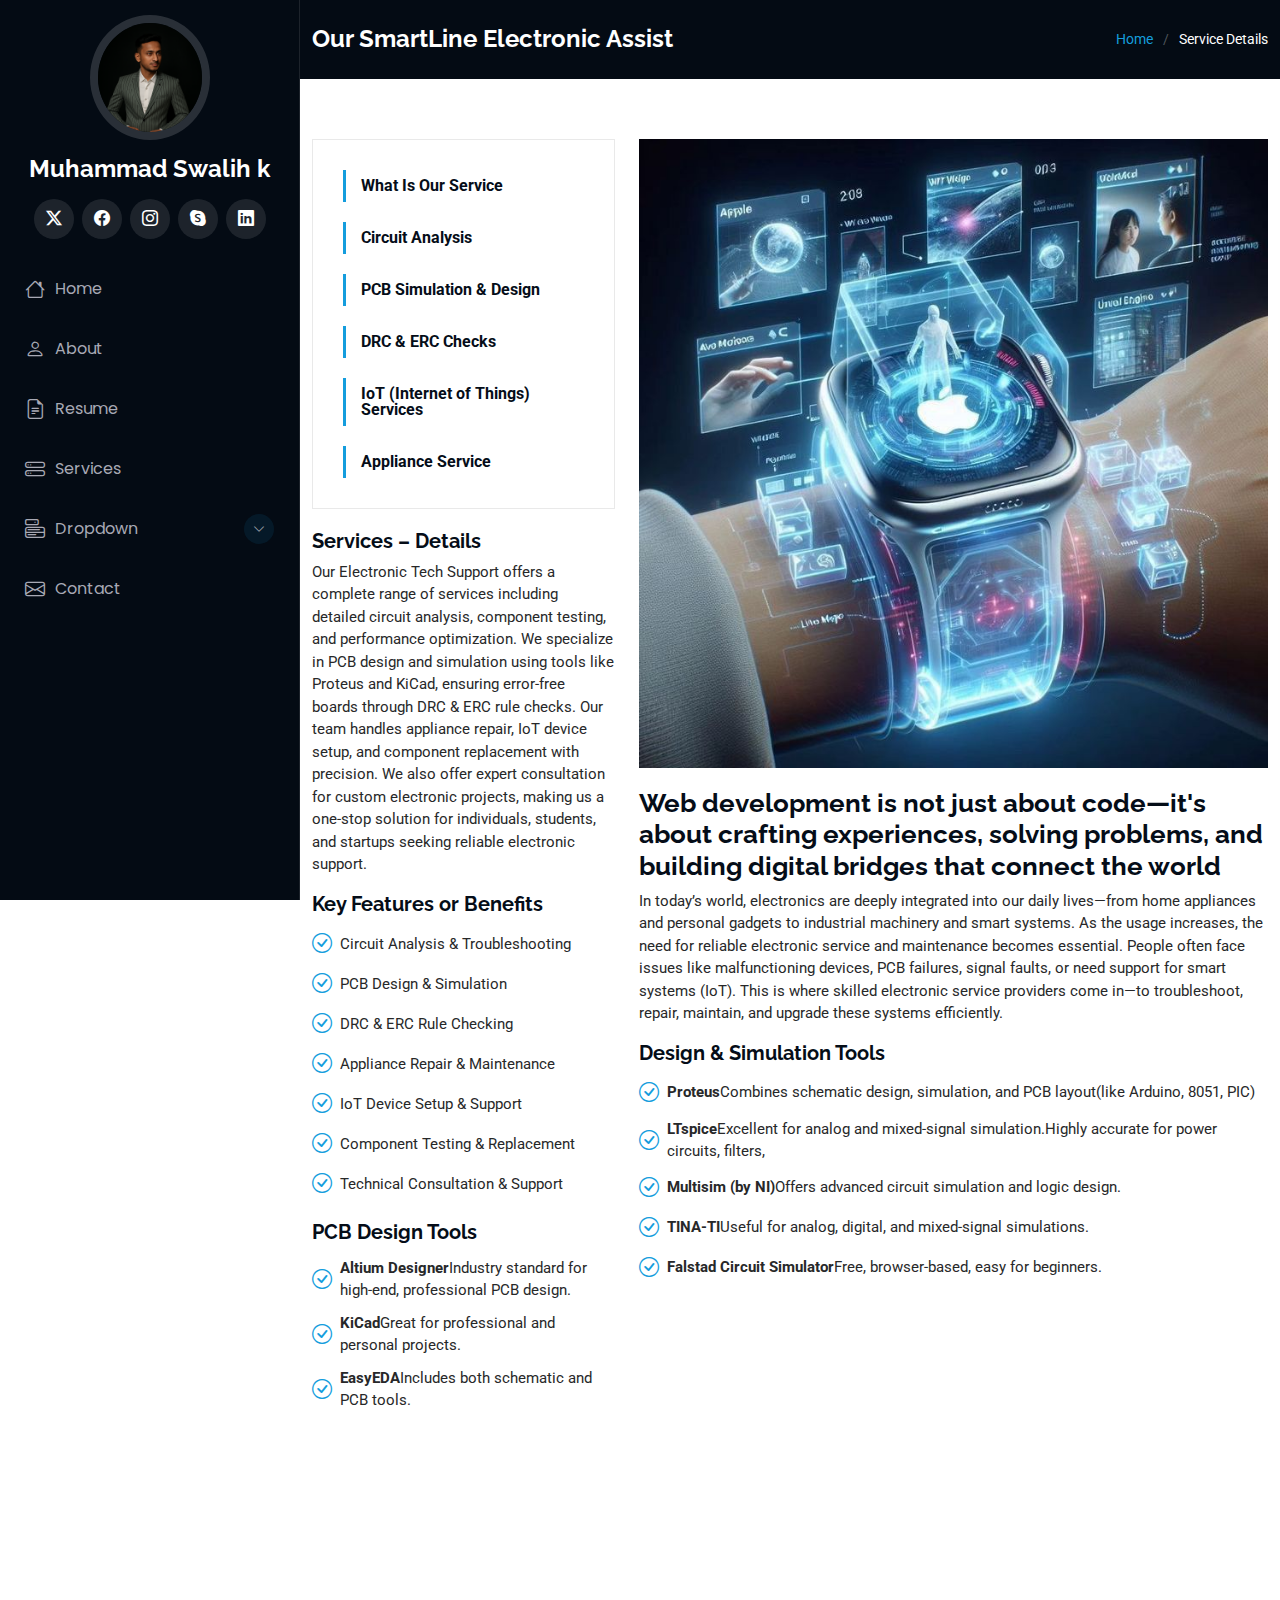
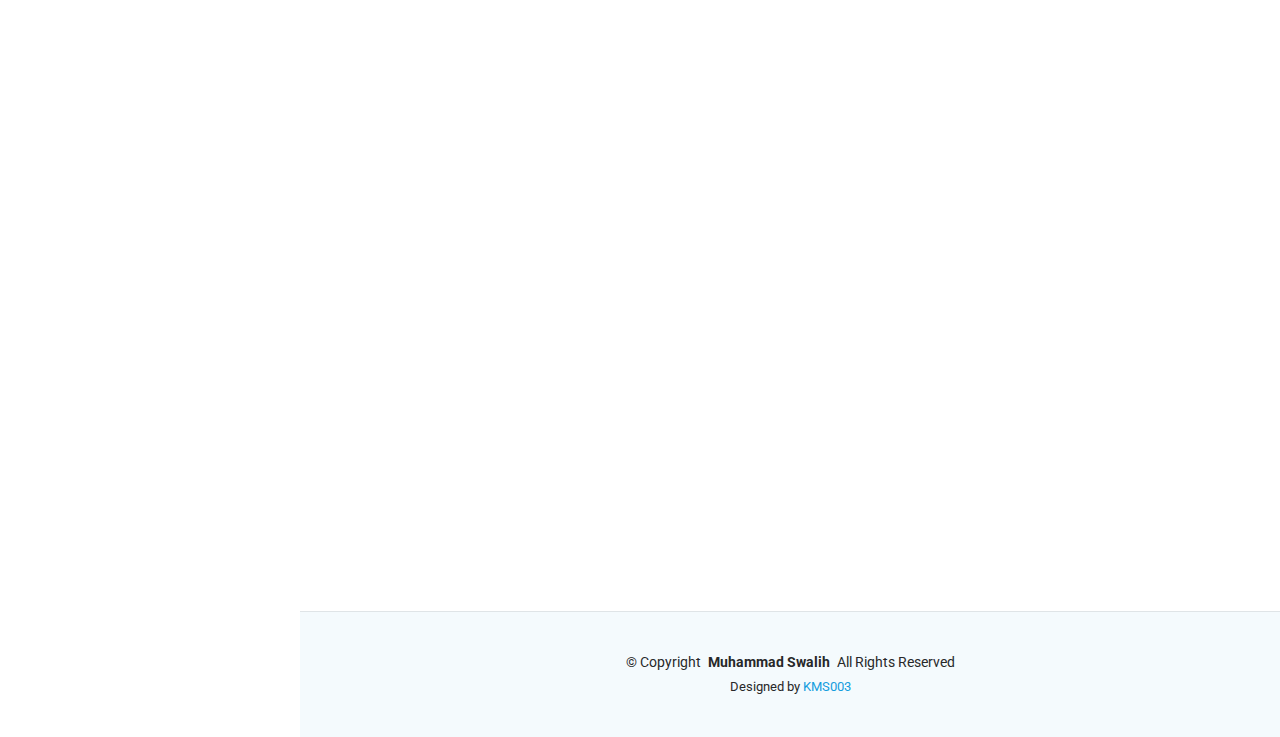
==== service-details - electronics.html @ 12022e6d "Add files via upload" ====
<!DOCTYPE html>
<html lang="en">

<head>
  <meta charset="utf-8">
  <meta content="width=device-width, initial-scale=1.0" name="viewport">
  <title>Service Details - iPortfolio Bootstrap Template</title>
  <meta content="" name="description">
  <meta content="" name="keywords">

  <!-- Favicons -->
  <link href="assets/img/my-profile-img.png" rel="icon">
  <link href="assets/img/my-profile-img.png" rel="apple-touch-icon">

  <!-- Fonts -->
  <link href="https://fonts.googleapis.com" rel="preconnect">
  <link href="https://fonts.gstatic.com" rel="preconnect" crossorigin>
  <link href="https://fonts.googleapis.com/css2?family=Roboto:ital,wght@0,100;0,300;0,400;0,500;0,700;0,900;1,100;1,300;1,400;1,500;1,700;1,900&family=Poppins:ital,wght@0,100;0,200;0,300;0,400;0,500;0,600;0,700;0,800;0,900;1,100;1,200;1,300;1,400;1,500;1,600;1,700;1,800;1,900&family=Raleway:ital,wght@0,100;0,200;0,300;0,400;0,500;0,600;0,700;0,800;0,900;1,100;1,200;1,300;1,400;1,500;1,600;1,700;1,800;1,900&display=swap" rel="stylesheet">

  <!-- Vendor CSS Files -->
  <link href="assets/vendor/bootstrap/css/bootstrap.min.css" rel="stylesheet">
  <link href="assets/vendor/bootstrap-icons/bootstrap-icons.css" rel="stylesheet">
  <link href="assets/vendor/aos/aos.css" rel="stylesheet">
  <link href="assets/vendor/glightbox/css/glightbox.min.css" rel="stylesheet">
  <link href="assets/vendor/swiper/swiper-bundle.min.css" rel="stylesheet">

  <!-- Main CSS File -->
  <link href="assets/css/main.css" rel="stylesheet">

  <!-- =======================================================
  * Template Name: iPortfolio
  * Template URL: https://bootstrapmade.com/iportfolio-bootstrap-portfolio-websites-template/
  * Updated: Jun 29 2024 with Bootstrap v5.3.3
  * Author: BootstrapMade.com
  * License: https://bootstrapmade.com/license/
  ======================================================== -->
</head>

<body class="service-details-page">

  <header id="header" class="header dark-background d-flex flex-column">
    <i class="header-toggle d-xl-none bi bi-list"></i>

    <div class="profile-img">
      <img src="assets/img/my-profile-img.png" alt="" class="img-fluid rounded-circle">
    </div>

    <a href="index.html" class="logo d-flex align-items-center justify-content-center">
      <!-- Uncomment the line below if you also wish to use an image logo -->
      <!-- <img src="assets/img/logo.png" alt=""> -->
      <h1 class="sitename">Muhammad Swalih k</h1>
    </a>

    <div class="social-links text-center">
      <a href="https://x.com/Kms_0037" class="twitter"><i class="bi bi-twitter-x"></i></a>
      <a href="https://www.facebook.com/profile.php?id=61575048966105" class="facebook"><i class="bi bi-facebook"></i></a>
      <a href="https://www.instagram.com/kms0037/?hl=en" class="instagram"><i class="bi bi-instagram"></i></a>
      <a href="https://support.google.com/answer/2451065?hl=en" class="google-plus"><i class="bi bi-skype"></i></a>
      <a href="https://www.linkedin.com/in/muhammad-swalih-k-a22080263?utm_source=share&utm_campaign=share_via&utm_content=profile&utm_medium=android_app" class="linkedin"><i class="bi bi-linkedin"></i></a>
    </div>

    <nav id="navmenu" class="navmenu">
      <ul>
        <li><a href="./index.html"><i class="bi bi-house navicon"></i>Home</a></li>
        <li><a href="./index.html#about"><i class="bi bi-person navicon"></i> About</a></li>
        <li><a href="./index.html#resume"><i class="bi bi-file-earmark-text navicon"></i> Resume</a></li>
        <li><a href="./index.html#services"><i class="bi bi-hdd-stack navicon"></i> Services</a></li>
        <li class="dropdown"><a href="#"><i class="bi bi-menu-button navicon"></i> <span>Dropdown</span> <i class="bi bi-chevron-down toggle-dropdown"></i></a>
          <ul>
            <li><a href="#service-details-PCB-Design-Simulation">PCB Designer</a></li>
            <li class="dropdown"><a href="#"><span>Developer</span> <i class="bi bi-chevron-down toggle-dropdown"></i></a>
              <ul>
                <li><a href="service-details.html#service-details">Development</a></li>
                <li><a href="service-details.html#service-details-ui-ux-Developmen"> UI/UX Design</a></li>
                <li><a href="service-details.html#service-details-API-Developmen">API Integration</a></li>
                <li><a href="service-details.html#service-details-dtabase-Developmen">Database Management</a></li>
              </ul>
            </li>
            <li><a href="service-details - electronics.html#service-details-PCB-Design-Simulation">Freelancer</a></li>
            <li><a href="service-details - electronics.html#service-details-IOT">Electronic-Developer</a></li>
           
          </ul>
        </li>
        <li><a href="./index.html#services"><i class="bi bi-envelope navicon"></i> Contact</a></li>
      </ul>
    </nav>

  </header>

  <main class="main">

    <!-- Page Title -->
    <div class="page-title dark-background">
      <div class="container d-lg-flex justify-content-between align-items-center">
        <h1 class="mb-2 mb-lg-0">Our SmartLine Electronic Assist</h1>
        <nav class="breadcrumbs">
          <ol>
            <li><a href="index.html">Home</a></li>
            <li class="current">Service Details</li>
          </ol>
        </nav>
      </div>
    </div><!-- End Page Title -->

    <!-- Service Details Section -->
    <section id="service-details" class="service-details section">

      <div class="container">

        <div class="row gy-4">

          <div class="col-lg-4" data-aos="fade-up" data-aos-delay="100">
            <div class="services-list">
              <a href="#service-details-Web-Developmen" class="active">What Is Our Service</a>
              <a href="#service-details-PCB-Design-Simulation"class="active"> Circuit Analysis</a>
              <a href="#service-details-PCB-Design-Simulation"class="active">PCB Simulation & Design</a>
              <a href="#service-details-DRC-ERC-Rule-Checking"class="active">DRC & ERC Checks</a>
              <a href="#service-details-IOT"class="active">IoT (Internet of Things) Services</a>
              <a href="#service-details-dtabase-Developmen"class="active">Appliance Service</a>
            </div>

            <h4>Services – Details</h4>
            <p>Our Electronic Tech Support offers a complete range of services including detailed circuit analysis, component testing, and performance optimization. We specialize in PCB design and simulation using tools like Proteus and KiCad, ensuring error-free boards through DRC & ERC rule checks. Our team handles appliance repair, IoT device setup, and component replacement with precision. We also offer expert consultation for custom electronic projects, making us a one-stop solution for individuals, students, and startups seeking reliable electronic support.</p>
            <h4> Key Features or Benefits</h4>
            <ul>
              <li><i class="bi bi-check-circle"></i> <span>Circuit Analysis & Troubleshooting</span></li>
              <li><i class="bi bi-check-circle"></i> <span>PCB Design & Simulation</span></li>
              <li><i class="bi bi-check-circle"></i> <span>DRC & ERC Rule Checking</span></li>
              <li><i class="bi bi-check-circle"></i> <span>Appliance Repair & Maintenance</span></li>
              <li><i class="bi bi-check-circle"></i> <span>IoT Device Setup & Support</span></li>
              <li><i class="bi bi-check-circle"></i> <span>Component Testing & Replacement</span></li>
              <li><i class="bi bi-check-circle"></i> <span>Technical Consultation & Support</span></li>
            </ul>
            <h4> PCB Design Tools</h4>
            <ul>
              <li><i class="bi bi-check-circle"></i> <span><strong>Altium Designer</strong>Industry standard for high-end, professional PCB design.</span></li>
              <li><i class="bi bi-check-circle"></i> <span><strong>KiCad</strong>Great for professional and personal projects.</span></li>
              <li><i class="bi bi-check-circle"></i> <span><strong>EasyEDA</strong>Includes both schematic and PCB tools.</span></li>
           
            </ul>
            
            
          </div>

          <div class="col-lg-8" data-aos="fade-up" data-aos-delay="200">
            <img src="assets/img/electronic.jfif" alt="" class="img-fluid services-img">
            <h3>Web development is not just about code—it's about crafting experiences, solving problems, and building digital bridges that connect the world</h3>
            <p>
              In today’s world, electronics are deeply integrated into our daily lives—from home appliances and personal gadgets to industrial machinery and smart systems. As the usage increases, the need for reliable electronic service and maintenance becomes essential. People often face issues like malfunctioning devices, PCB failures, signal faults, or need support for smart systems (IoT). This is where skilled electronic service providers come in—to troubleshoot, repair, maintain, and upgrade these systems efficiently.
            </p>
            <h4>Design & Simulation Tools</h4>
            <ul>
              <li><i class="bi bi-check-circle"></i> <span><strong>Proteus</strong>Combines schematic design, simulation, and PCB layout(like Arduino, 8051, PIC)</span></li>
              <li><i class="bi bi-check-circle"></i> <span><strong>LTspice</strong>Excellent for analog and mixed-signal simulation.Highly accurate for power circuits, filters,</span></li>
              <li><i class="bi bi-check-circle"></i> <span><strong>Multisim (by NI)</strong>Offers advanced circuit simulation and logic design.</span></li>
              <li><i class="bi bi-check-circle"></i> <span><strong>TINA-TI</strong>Useful for analog, digital, and mixed-signal simulations.</span></li>
              <li><i class="bi bi-check-circle"></i> <span><strong>Falstad Circuit Simulator</strong>Free, browser-based, easy for beginners.</span></li>
              
            </ul>
            <p></p>
          </div>

        </div>

      </div>

    </section> <!-- /Service Details Section -->


<!-- /PCB Design & Simulation Details Section -->
    <section id="service-details-PCB-Design-Simulation" class="service-details section">

      <div class="container">

        <div class="row gy-4">

          <div class="col-lg-4" data-aos="fade-up" data-aos-delay="100">
            
            
            <h4>PCB Design & Simulation</h4>
            <p> Responsive and modern websites using HTML, CSS, JavaScript, Bootstrap.</p>

            <h4>PCB Simulation </h4>
            <p><strong>PCB simulation</strong> is the process of virtually testing a printed circuit board (PCB) design before it's physically manufactured. It helps engineers check for electrical performance, signal behavior, heat dissipation, and design errors like short circuits or unconnected nets. For example, in a power supply board, simulation ensures voltage regulation and thermal limits are safe. Tools like Proteus or Altium simulate how components interact, saving cost and time by identifying issues early in the design phase.</p>
            <h4>PCB Design </h4>
            <p><strong>PCB design</strong> is the process of creating the layout of a printed circuit board, which connects and supports electronic components using conductive tracks, pads, and layers. It starts with a circuit schematic and ends with a ready-to-manufacture board layout. For example, in designing a smartphone motherboard, engineers use software like Altium or KiCad to place components, route signals, and apply design rules to ensure performance and reliability. A well-designed PCB ensures proper functionality, heat management, and durability.</p>
          </div>

          <div class="col-lg-8" data-aos="fade-up" data-aos-delay="200">
            <img src="assets/img/pcb-desighn.jfif" alt="" class="img-fluid services-img">
            <h3>Design Smart. Simulate Safe. Build Reliable – The Future of PCB Starts Here!</h3>
            <p>PCB design and simulation are essential for creating reliable electronic circuits. Design involves laying out components and connections using tools like Altium or KiCad. Simulation then tests the circuit virtually for issues like voltage drops, heat, or short circuits using tools like Proteus. This process helps catch errors early, saving time and ensuring the board performs well in real-world use.</p>
          
          </div>

        </div>

      </div>

    </section><!-- /PCB Design & Simulation Details Section -->

    <!-- /DRC & ERC Rule Checking-Service Details Section -->
    <section id="service-details-DRC-ERC-Rule-Checking" class="service-details section">

      <div class="container">

        <div class="row gy-4">

          <div class="col-lg-4" data-aos="fade-up" data-aos-delay="100">
            
            
            <h4>DRC & ERC  Design Rule Check</h4>
            <p> Both <b>DRC</b> and <b>ERC</b> are critical for delivering error-free, reliable, and manufacturable PCB designs. While DRC checks physical layout rules, ERC ensures electrical logic correctness. Together, they help designers detect and fix issues early, saving time, cost, and reducing failure rates.</p>
            <ul>
              <li><i class="bi bi-check-circle"></i> <span><b>Clearance Rules</b>: Minimum spacing between tracks, pads, and vias</span></li>
              <li><i class="bi bi-check-circle"></i> <span><b>Track Width Rules</b>: Ensures traces are wide enough to carry expected current.</span></li>
              <li><i class="bi bi-check-circle"></i> <span><b>Via Size Rules</b>: Checks if the size and drill holes of vias are within the manufacturing limits.</span></li>
              <li><i class="bi bi-check-circle"></i> <span><b>Copper to Edge Clearance</b>: Ensures copper traces are not too close to the board edge.</span></li>
              <li><i class="bi bi-check-circle"></i> <span><b>Component Placement</b>: Verifies if components are placed within allowed areas.</span></li>
            </ul>
            <p><strong style="color: blue;">ERC – Electrical Rule Check</strong></p>
            <ul>
              <li><i class="bi bi-check-circle"></i> <span><strong>Unconnected Pins/Nets</strong>: Ensures all connections are properly completed.</span></li>
              <li><i class="bi bi-check-circle"></i> <span><strong>Power Supply Issues</strong>: Detects missing or wrong power/ground connections.</span></li>
              <li><i class="bi bi-check-circle"></i> <span><strong>Pin Conflicts</strong>: Identifies errors like connecting two outputs together.</span></li>
              <li><i class="bi bi-check-circle"></i> <span><strong>Missing Power Pins</strong>: Warns if ICs or components are not powered.</span></li>
              <li><i class="bi bi-check-circle"></i> <span><strong>Signal Direction Errors</strong>: Confirms input/output pin logic is respected.</span></li>
            </ul>

          </div>

          <div class="col-lg-8" data-aos="fade-up" data-aos-delay="200">
            <img src="assets/img/drc&erc.jfif" alt="" class="img-fluid services-img">
            <h3>Design with Confidence: DRC & ERC – Your First Line of Defense for Error-Free PCBs!</h3>
           
           <p>DRC (Design Rule Check) and ERC (Electrical Rule Check) are essential tools used in PCB design software to ensure a circuit board is both manufacturable and electrically correct before fabrication. Here's a detailed explanation of each, along with their key roles:</p>
          </div>

        </div>

      </div>

    </section><!-- /DRC & ERC Rule Checking-Service Details Section -->

    <!-- IoT (Internet of Things) Services-Service Details Section -->
    <section id="service-details-IOT" class="service-details section">

      <div class="container">

        <div class="row gy-4">

          <div class="col-lg-4" data-aos="fade-up" data-aos-delay="100">
            
            
            <h4>Empower devices with Wi-Fi, LoRa, GSM, or Bluetooth for real-time data exchange and control.</h4>
            <p> IoT (Internet of Things) in electronics refers to a network of interconnected physical devices that collect, exchange, and act on data using embedded electronics, sensors, actuators, and internet connectivity. These smart devices operate autonomously or with minimal human interaction, enabling real-time monitoring, control, and automation across industries.</p>
            <ul>
              <li><i class="bi bi-check-circle"></i> <span><b>Sensors</b>  Sensors gather data(temperature, motion) </span></li>
              <li><i class="bi bi-check-circle"></i> <span><b>Actuators</b>  Actuators perform actions(On a motor, adjusting a valve) </span></li>
              <li><i class="bi bi-check-circle"></i> <span><b>Microcontrollers/Microprocessors</b>Arduino, ESP32, Raspberry Pi, and STM32 </span></li>
              <li><i class="bi bi-check-circle"></i> <span><b>Communication Modules</b>Wi-Fi (ESP8266/ESP32), Bluetooth (HC-05/HC-06), LoRa, Zigbee, GSM/GPRS, NFC, Ethernet.</span></li>
              <li><i class="bi bi-check-circle"></i> <span><b>Cloud and Data Storage</b>cloud platforms (like AWS IoT, Azure, Google Cloud, Blynk, ThingsBoard).</span></li>
              <li><i class="bi bi-check-circle"></i> <span><b>Security & Privacy</b>   encryption (TLS/SSL), authentication, and secure boot. </span></li>
              <li><i class="bi bi-check-circle"></i> <span><b>Integration with Mobile/Web Apps</b>IoT systems often include dashboards or mobile apps for real-time control, visualization, and alerts </span></li>
            </ul>
           

          </div>

          <div class="col-lg-8" data-aos="fade-up" data-aos-delay="200">
            <img src="assets/img/IOT.jfif" alt="" class="img-fluid services-img">
            <h3>Unlock the power of interconnected devices with IoT—bringing intelligence to everyday electronics.</h3>
           
            <p>The Internet of Things (IoT) ecosystem combines hardware and software to create smart, connected systems that gather, process, and respond to real-world data. At the heart of IoT are sensors and actuators—sensors collect environmental data like temperature, light, or motion, while actuators respond by triggering actions such as moving motors or switching relays. These devices communicate with microcontrollers or microprocessors such as Arduino, ESP32, Raspberry Pi, or STM32, which serve as the processing unit for input-output logic. To connect with other devices or the cloud, communication modules like Wi-Fi, Bluetooth, LoRa, Zigbee, or GSM are used. Since many IoT devices are portable, power management is crucial—voltage regulation, low-power modes, and energy harvesting ensure efficiency. Cloud platforms such as AWS IoT or Blynk store and analyze data, offering remote access and insights. Security and privacy measures like encryption and authentication protect both data and devices. Increasingly, edge computing is used to process data locally, improving speed and reducing reliance on cloud systems. Finally, seamless integration with mobile and web applications allows users to monitor and control devices in real-time, making IoT both accessible and impactful.</p>
          </div>

        </div>

      </div>

    </section><!-- /IoT (Internet of Things) Services-Service Details Section -->

      <!-- home-appliances-Service Details Section -->
      <section id="service-details-dtabase-Developmen" class="service-details section">

        <div class="container">
  
          <div class="row gy-4">
  
            <div class="col-lg-4" data-aos="fade-up" data-aos-delay="100">
              
              
              <h4>Data without structure is noise; database management turns it into insight.</h4>
              <p>Regular appliance maintenance boosts lifespan, efficiency, and performance—saving you money and hassle.
                It prevents unexpected breakdowns by catching issues early and ensuring smooth operation.
                Safety is enhanced by reducing risks of electrical faults, fires, or water damage.
                Enjoy peace of mind knowing your appliances are reliable, energy-efficient, and working at their best.
              </p>
              <ul>
                <li><i class="bi bi-check-circle"></i> <span><strong>Increases Lifespan</strong>:Regular maintenance ensures they run smoothly and last longer</span></li>
                <li><i class="bi bi-check-circle"></i> <span><strong>Improves Efficiency</strong>:sing less electricity and saving you money on energy bills.</span></li>
                <li><i class="bi bi-check-circle"></i> <span><strong>Prevents Costly Repairs</strong>: identify small issues before they become big, </span></li>
                <li><i class="bi bi-check-circle"></i> <span><strong>Enhances Safety</strong>: Faulty appliances can cause electrical hazards, </span></li>
                <li><i class="bi bi-check-circle"></i> <span><strong>Better Performance</strong>:Regular cleaning and part checks help appliances work as intended</span></li>
              </ul>
             
  
            </div>
  
            <div class="col-lg-8" data-aos="fade-up" data-aos-delay="200">
              <img src="assets/img/applyances.jfif" alt="" class="img-fluid services-img">
              <h3>Power Up Your Home with Reliable Appliance Care – Efficiency, Safety & Savings in Every Service!</h3>
             
              <p>  Maintenance of <strong>home appliances </strong>is essential to ensure their optimal performance, energy efficiency, and extended lifespan. Appliances like refrigerators, washing machines, air conditioners, and inverters play a vital role in everyday life, and even minor faults can disrupt daily routines. Timely servicing helps detect issues early, prevents costly repairs, and improves safety by reducing the risk of electrical faults or overheating. Well-maintained appliances also consume less power, saving on electricity bills. Professional appliance service not only restores functionality but also enhances reliability and convenience in your home.</p>
              
            </div>
  
          </div>
  
        </div>
  
      </section><!-- /home-appliances-Service Details Section -->
    <!-- /Service Details Section -->

  </main>

  <footer id="footer" class="footer position-relative light-background">

    <div class="container">
      <div class="copyright text-center ">
        <p>© <span>Copyright</span> <strong class="px-1 sitename">Muhammad Swalih</strong> <span>All Rights Reserved</span></p>
      </div>
      <div class="credits">
        <!-- All the links in the footer should remain intact. -->
        <!-- You can delete the links only if you've purchased the pro version. -->
        <!-- Licensing information: https://bootstrapmade.com/license/ -->
        <!-- Purchase the pro version with working PHP/AJAX contact form: [buy-url] -->
        Designed by <a href="">KMS003</a>
      </div>
    </div>

  </footer>

  <!-- Scroll Top -->
  <a href="#" id="scroll-top" class="scroll-top d-flex align-items-center justify-content-center"><i class="bi bi-arrow-up-short"></i></a>

  <!-- Preloader -->
  <div id="preloader"></div>

  <!-- Vendor JS Files -->
  <script src="assets/vendor/bootstrap/js/bootstrap.bundle.min.js"></script>
  <script src="assets/vendor/php-email-form/validate.js"></script>
  <script src="assets/vendor/aos/aos.js"></script>
  <script src="assets/vendor/typed.js/typed.umd.js"></script>
  <script src="assets/vendor/purecounter/purecounter_vanilla.js"></script>
  <script src="assets/vendor/waypoints/noframework.waypoints.js"></script>
  <script src="assets/vendor/glightbox/js/glightbox.min.js"></script>
  <script src="assets/vendor/imagesloaded/imagesloaded.pkgd.min.js"></script>
  <script src="assets/vendor/isotope-layout/isotope.pkgd.min.js"></script>
  <script src="assets/vendor/swiper/swiper-bundle.min.js"></script>

  <!-- Main JS File -->
  <script src="assets/js/main.js"></script>

</body>

</html>
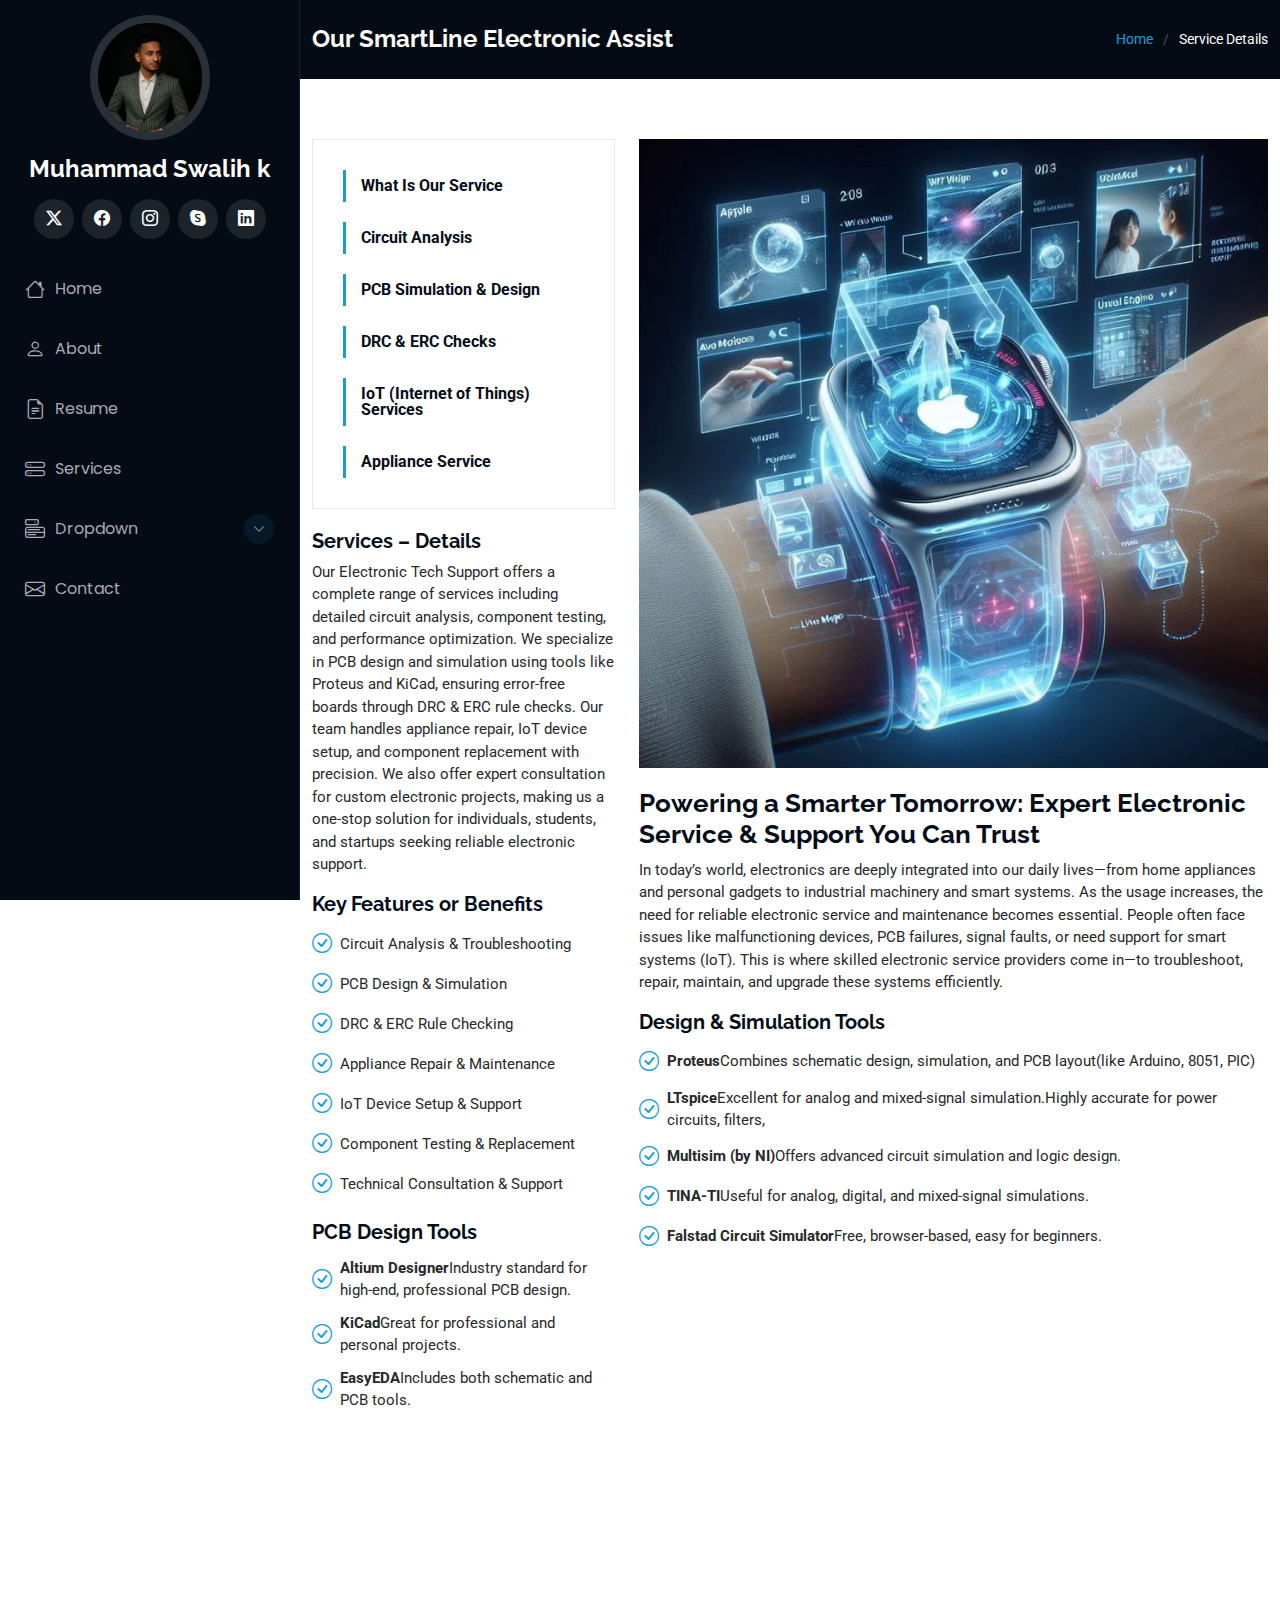
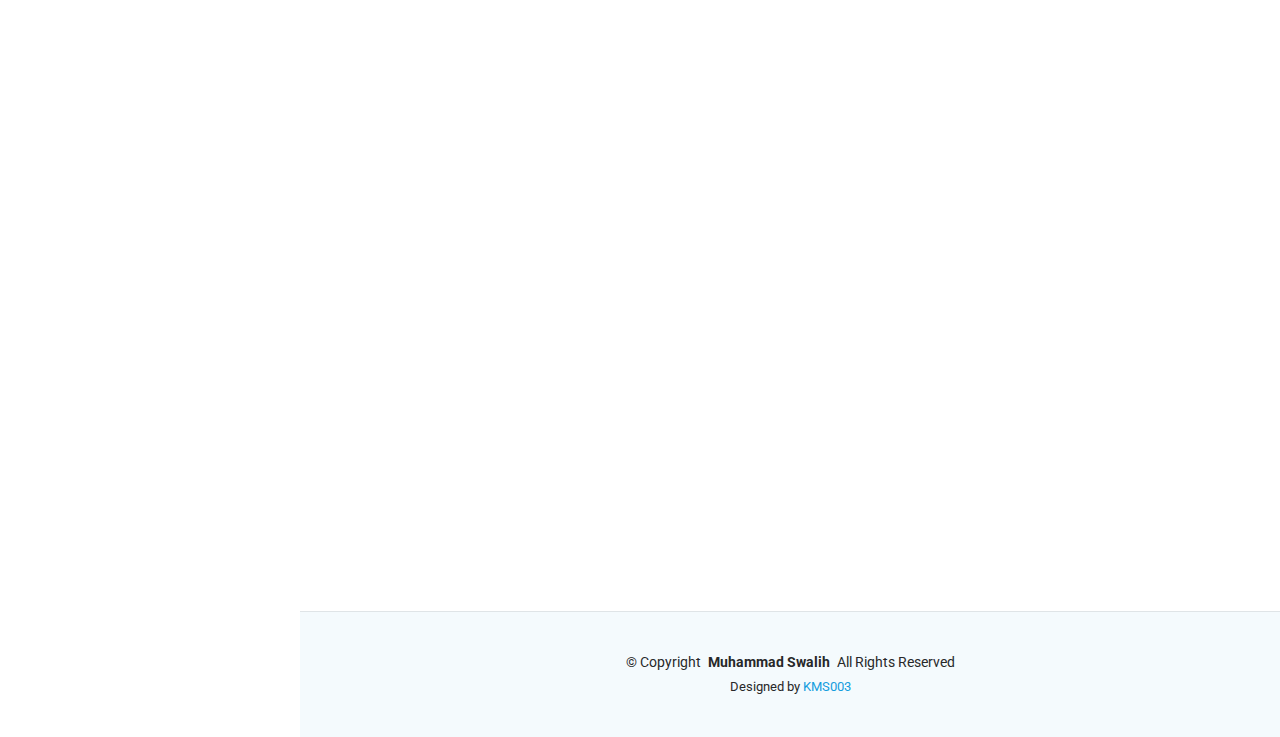
==== commit 87f8f7c2: "Update service-details - electronics.html" ====
--- a/service-details - electronics.html
+++ b/service-details - electronics.html
@@ -144,7 +144,7 @@
 
           <div class="col-lg-8" data-aos="fade-up" data-aos-delay="200">
             <img src="assets/img/electronic.jfif" alt="" class="img-fluid services-img">
-            <h3>Web development is not just about code—it's about crafting experiences, solving problems, and building digital bridges that connect the world</h3>
+            <h3>Powering a Smarter Tomorrow: Expert Electronic Service & Support You Can Trust</h3>
             <p>
               In today’s world, electronics are deeply integrated into our daily lives—from home appliances and personal gadgets to industrial machinery and smart systems. As the usage increases, the need for reliable electronic service and maintenance becomes essential. People often face issues like malfunctioning devices, PCB failures, signal faults, or need support for smart systems (IoT). This is where skilled electronic service providers come in—to troubleshoot, repair, maintain, and upgrade these systems efficiently.
             </p>
@@ -364,4 +364,4 @@
 
 </body>
 
-</html>+</html>
